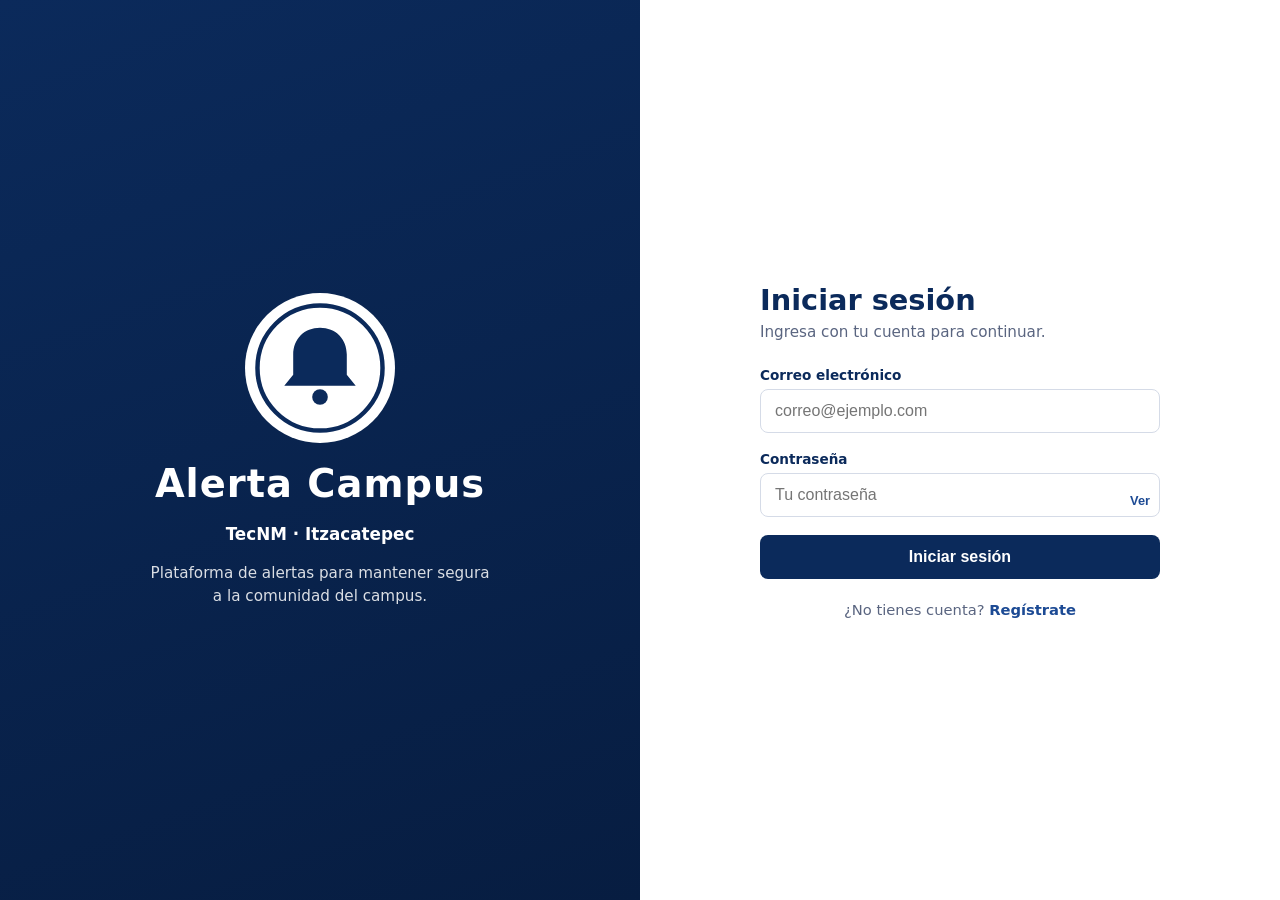
==== Frontend/index.html @ 3953d017 "Login y Conexion" ====
<!DOCTYPE html>
<html lang="es">
<head>
  <meta charset="UTF-8" />
  <meta name="viewport" content="width=device-width, initial-scale=1.0" />
  <title>Iniciar sesión | Alerta Campus</title>
  <link rel="stylesheet" href="css/styles.css" />
</head>
<body>
  <main class="pagina">

    <!-- Panel izquierdo: marca -->
    <section class="panel-marca">
      <!-- LOGO DEL ITZ: guarden su imagen como public/assets/logo-itz.png
           (si no existe, se muestra el logo provisional) -->
      <img class="logo-itz" src="assets/logo-itz.png" alt="Logo TecNM Itzacatepec"
           onerror="this.onerror=null; this.src='assets/logo-placeholder.svg';" />
      <h1>Alerta Campus</h1>
      <p class="institucion">TecNM · Itzacatepec</p>
      <p class="lema">Plataforma de alertas para mantener segura a la comunidad del campus.</p>
    </section>

    <!-- Panel derecho: formulario -->
    <section class="panel-formulario">
      <div class="tarjeta">
        <h2>Iniciar sesión</h2>
        <p class="subtitulo">Ingresa con tu cuenta para continuar.</p>

        <div id="mensaje" class="mensaje" role="alert"></div>

        <form id="form-login" novalidate>
          <div class="campo">
            <label for="correo">Correo electrónico</label>
            <input type="email" id="correo" name="correo" placeholder="correo@ejemplo.com" autocomplete="email" required />
          </div>

          <div class="campo campo-password">
            <label for="password">Contraseña</label>
            <input type="password" id="password" name="password" placeholder="Tu contraseña" autocomplete="current-password" required />
            <button type="button" class="ver-password" data-target="password">Ver</button>
          </div>

          <button type="submit" class="boton" id="btn-enviar">Iniciar sesión</button>
        </form>

        <p class="enlace-alterno">¿No tienes cuenta? <a href="registro.html">Regístrate</a></p>
      </div>
    </section>

  </main>

  <script src="js/auth.js"></script>
</body>
</html>
---- Frontend/css/styles.css ----
/* ===== Alerta Campus — TecNM Itzacatepec (azul marino y blanco) ===== */
:root {
  --azul: #0b2a5b;
  --azul-oscuro: #071d41;
  --azul-claro: #1c4a94;
  --blanco: #ffffff;
  --gris-fondo: #f3f5f9;
  --gris-borde: #d5dbe7;
  --gris-texto: #5a6580;
  --error: #b3261e;
  --exito: #1b7a3d;
}

* { box-sizing: border-box; margin: 0; padding: 0; }

body {
  font-family: "Segoe UI", system-ui, -apple-system, Roboto, Arial, sans-serif;
  color: var(--azul);
  background: var(--gris-fondo);
  min-height: 100vh;
}

/* ---------- Layout dividido ---------- */
.pagina {
  display: grid;
  grid-template-columns: 1fr 1fr;
  min-height: 100vh;
}

.panel-marca {
  background: linear-gradient(160deg, var(--azul) 0%, var(--azul-oscuro) 100%);
  color: var(--blanco);
  display: flex;
  flex-direction: column;
  align-items: center;
  justify-content: center;
  text-align: center;
  padding: 48px 32px;
  gap: 18px;
}

.logo-itz {
  width: 150px;
  height: 150px;
  object-fit: contain;
  background: var(--blanco);
  border-radius: 50%;
  padding: 8px;
}

.panel-marca h1 {
  font-size: 2.4rem;
  letter-spacing: 1px;
}

.panel-marca .institucion {
  font-size: 1.05rem;
  font-weight: 600;
}

.panel-marca .lema {
  max-width: 340px;
  font-size: 0.95rem;
  line-height: 1.5;
  opacity: 0.85;
}

.panel-formulario {
  background: var(--blanco);
  display: flex;
  align-items: center;
  justify-content: center;
  padding: 40px 24px;
}

.tarjeta {
  width: 100%;
  max-width: 400px;
}

.tarjeta h2 {
  font-size: 1.8rem;
  margin-bottom: 6px;
}

.tarjeta .subtitulo {
  color: var(--gris-texto);
  margin-bottom: 26px;
  font-size: 0.95rem;
}

/* ---------- Formulario ---------- */
.campo { margin-bottom: 18px; }

.campo label {
  display: block;
  font-size: 0.85rem;
  font-weight: 600;
  margin-bottom: 6px;
}

.campo input {
  width: 100%;
  padding: 12px 14px;
  border: 1.5px solid var(--gris-borde);
  border-radius: 8px;
  font-size: 1rem;
  color: var(--azul);
  background: var(--blanco);
  transition: border-color 0.15s, box-shadow 0.15s;
}

.campo input:focus {
  outline: none;
  border-color: var(--azul-claro);
  box-shadow: 0 0 0 3px rgba(28, 74, 148, 0.18);
}

.campo-password { position: relative; }
.campo-password input { padding-right: 70px; }

.ver-password {
  position: absolute;
  right: 10px;
  bottom: 9px;
  background: none;
  border: none;
  color: var(--azul-claro);
  font-weight: 600;
  font-size: 0.8rem;
  cursor: pointer;
}

.boton {
  width: 100%;
  padding: 13px;
  background: var(--azul);
  color: var(--blanco);
  border: none;
  border-radius: 8px;
  font-size: 1rem;
  font-weight: 600;
  cursor: pointer;
  transition: background 0.15s;
}

.boton:hover { background: var(--azul-claro); }
.boton:disabled { opacity: 0.6; cursor: not-allowed; }

.boton-secundario {
  background: var(--blanco);
  color: var(--azul);
  border: 1.5px solid var(--azul);
}
.boton-secundario:hover { background: var(--gris-fondo); }

.mensaje {
  display: none;
  padding: 11px 14px;
  border-radius: 8px;
  font-size: 0.9rem;
  margin-bottom: 18px;
}
.mensaje.visible { display: block; }
.mensaje.error { background: #fdecea; color: var(--error); }
.mensaje.exito { background: #e6f4ea; color: var(--exito); }

.enlace-alterno {
  margin-top: 22px;
  text-align: center;
  font-size: 0.92rem;
  color: var(--gris-texto);
}
.enlace-alterno a {
  color: var(--azul-claro);
  font-weight: 600;
  text-decoration: none;
}
.enlace-alterno a:hover { text-decoration: underline; }

/* ---------- Pantalla de inicio (después del login) ---------- */
.barra {
  background: var(--azul);
  color: var(--blanco);
  display: flex;
  align-items: center;
  justify-content: space-between;
  padding: 12px 28px;
}
.barra .marca { display: flex; align-items: center; gap: 12px; font-weight: 700; font-size: 1.1rem; }
.barra .marca img { width: 40px; height: 40px; background: var(--blanco); border-radius: 50%; padding: 3px; object-fit: contain; }
.barra .boton { width: auto; padding: 8px 18px; background: var(--blanco); color: var(--azul); }
.barra .boton:hover { background: var(--gris-fondo); }

.contenido {
  max-width: 760px;
  margin: 48px auto;
  padding: 0 24px;
}
.bienvenida {
  background: var(--blanco);
  border-left: 6px solid var(--azul);
  border-radius: 10px;
  padding: 28px;
  box-shadow: 0 2px 10px rgba(11, 42, 91, 0.08);
}
.bienvenida h2 { margin-bottom: 8px; }
.bienvenida p { color: var(--gris-texto); line-height: 1.5; }

/* ---------- Responsive ---------- */
@media (max-width: 800px) {
  .pagina { grid-template-columns: 1fr; }
  .panel-marca { padding: 32px 20px; gap: 10px; }
  .logo-itz { width: 100px; height: 100px; }
  .panel-marca h1 { font-size: 1.8rem; }
  .panel-marca .lema { display: none; }
}
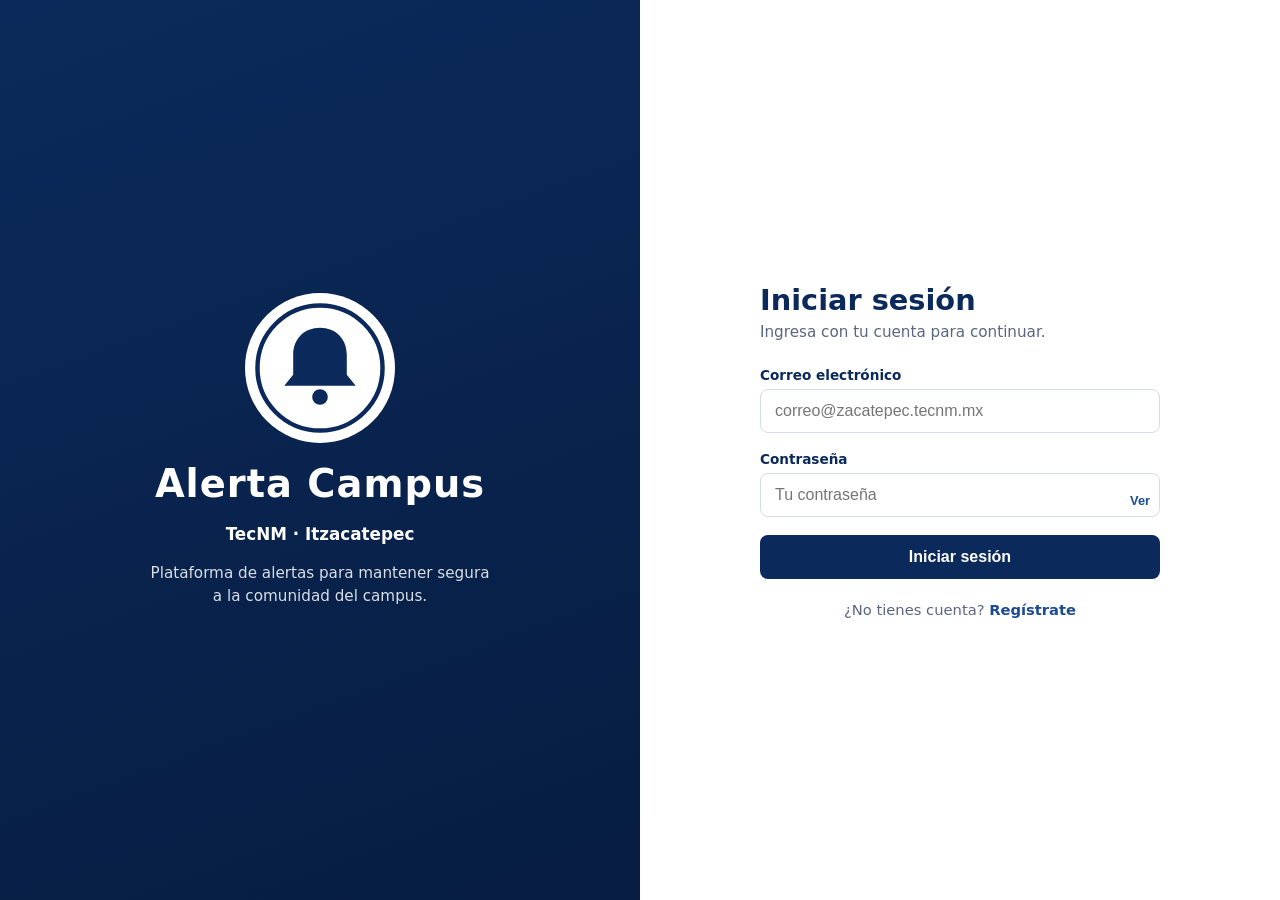
==== commit 852aa067: "Modulos 3 y 5" ====
--- a/Frontend/index.html
+++ b/Frontend/index.html
@@ -31,7 +31,7 @@
         <form id="form-login" novalidate>
           <div class="campo">
             <label for="correo">Correo electrónico</label>
-            <input type="email" id="correo" name="correo" placeholder="correo@ejemplo.com" autocomplete="email" required />
+            <input type="email" id="correo" name="correo" placeholder="correo@zacatepec.tecnm.mx" autocomplete="email" required />
           </div>
 
           <div class="campo campo-password">
--- a/Frontend/css/styles.css
+++ b/Frontend/css/styles.css
@@ -99,7 +99,8 @@
   margin-bottom: 6px;
 }
 
-.campo input {
+.campo input,
+.campo select {
   width: 100%;
   padding: 12px 14px;
   border: 1.5px solid var(--gris-borde);
@@ -110,7 +111,8 @@
   transition: border-color 0.15s, box-shadow 0.15s;
 }
 
-.campo input:focus {
+.campo input:focus,
+.campo select:focus {
   outline: none;
   border-color: var(--azul-claro);
   box-shadow: 0 0 0 3px rgba(28, 74, 148, 0.18);
